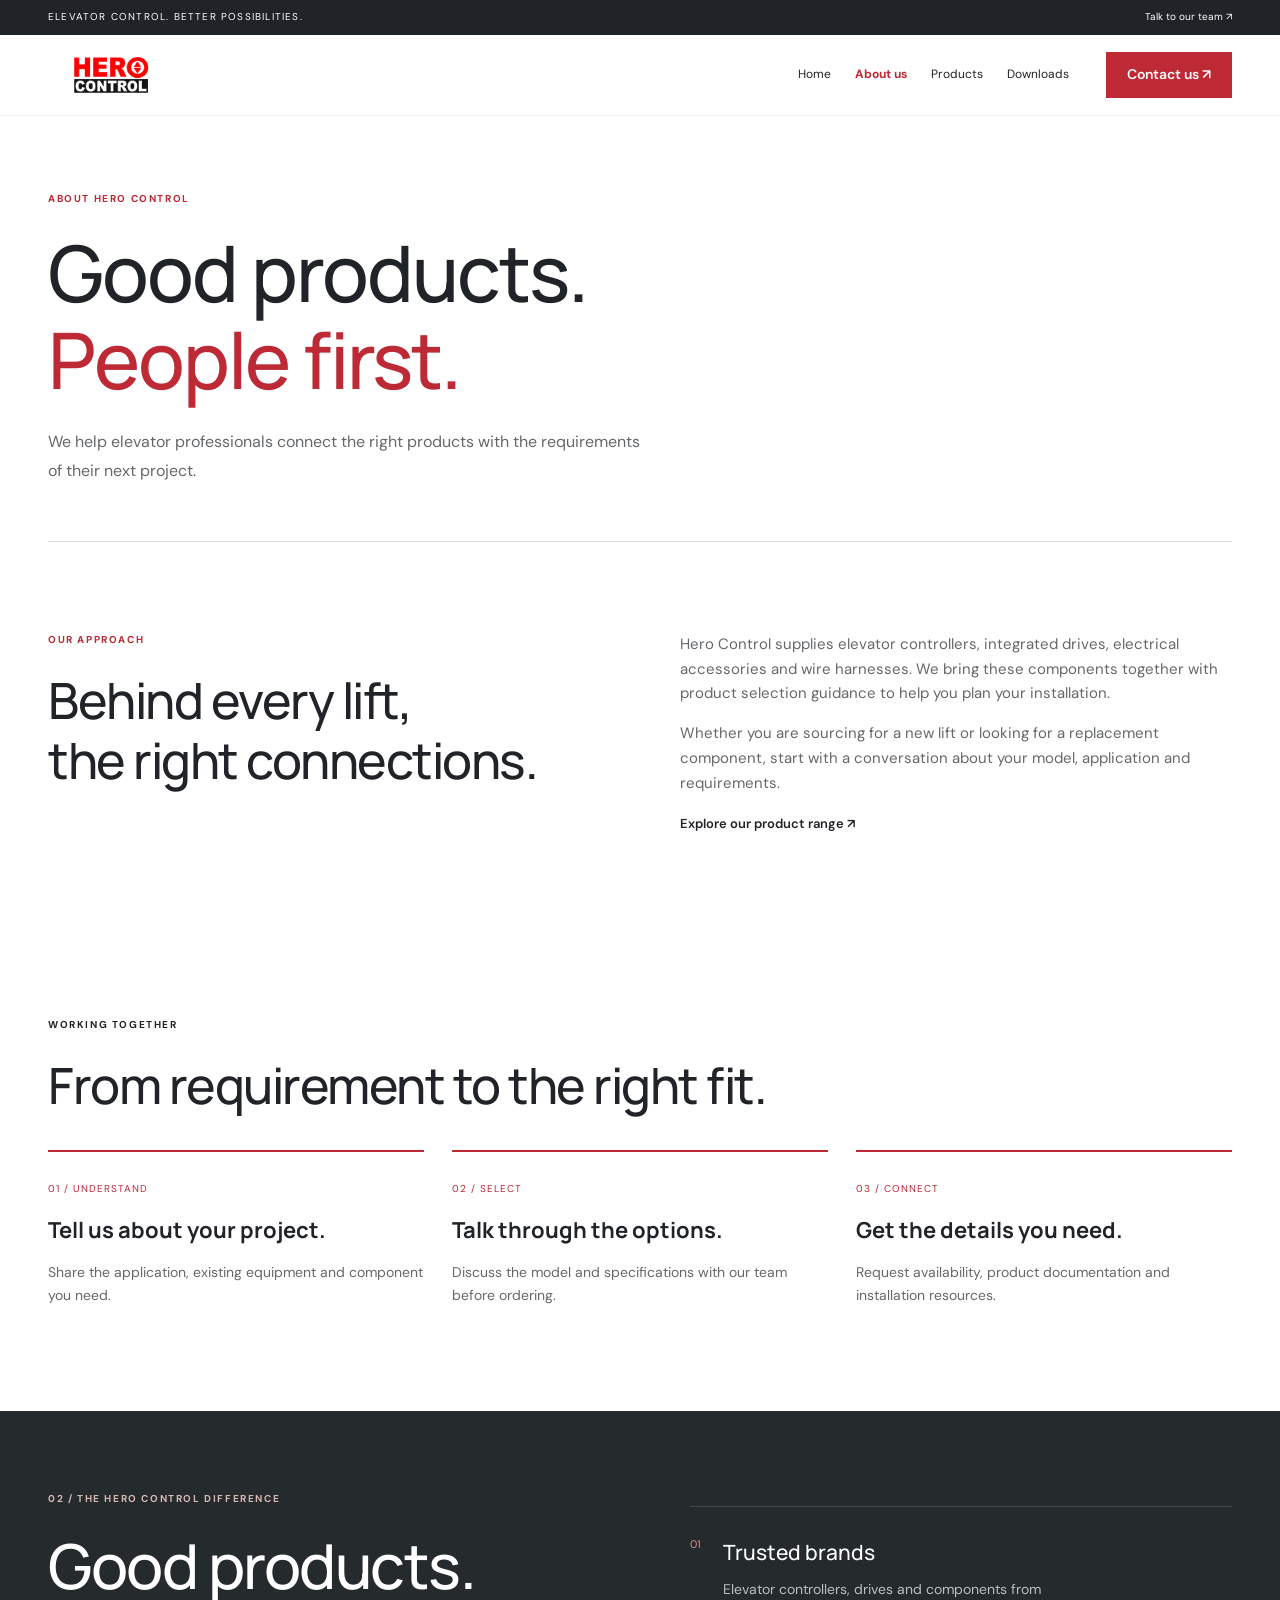
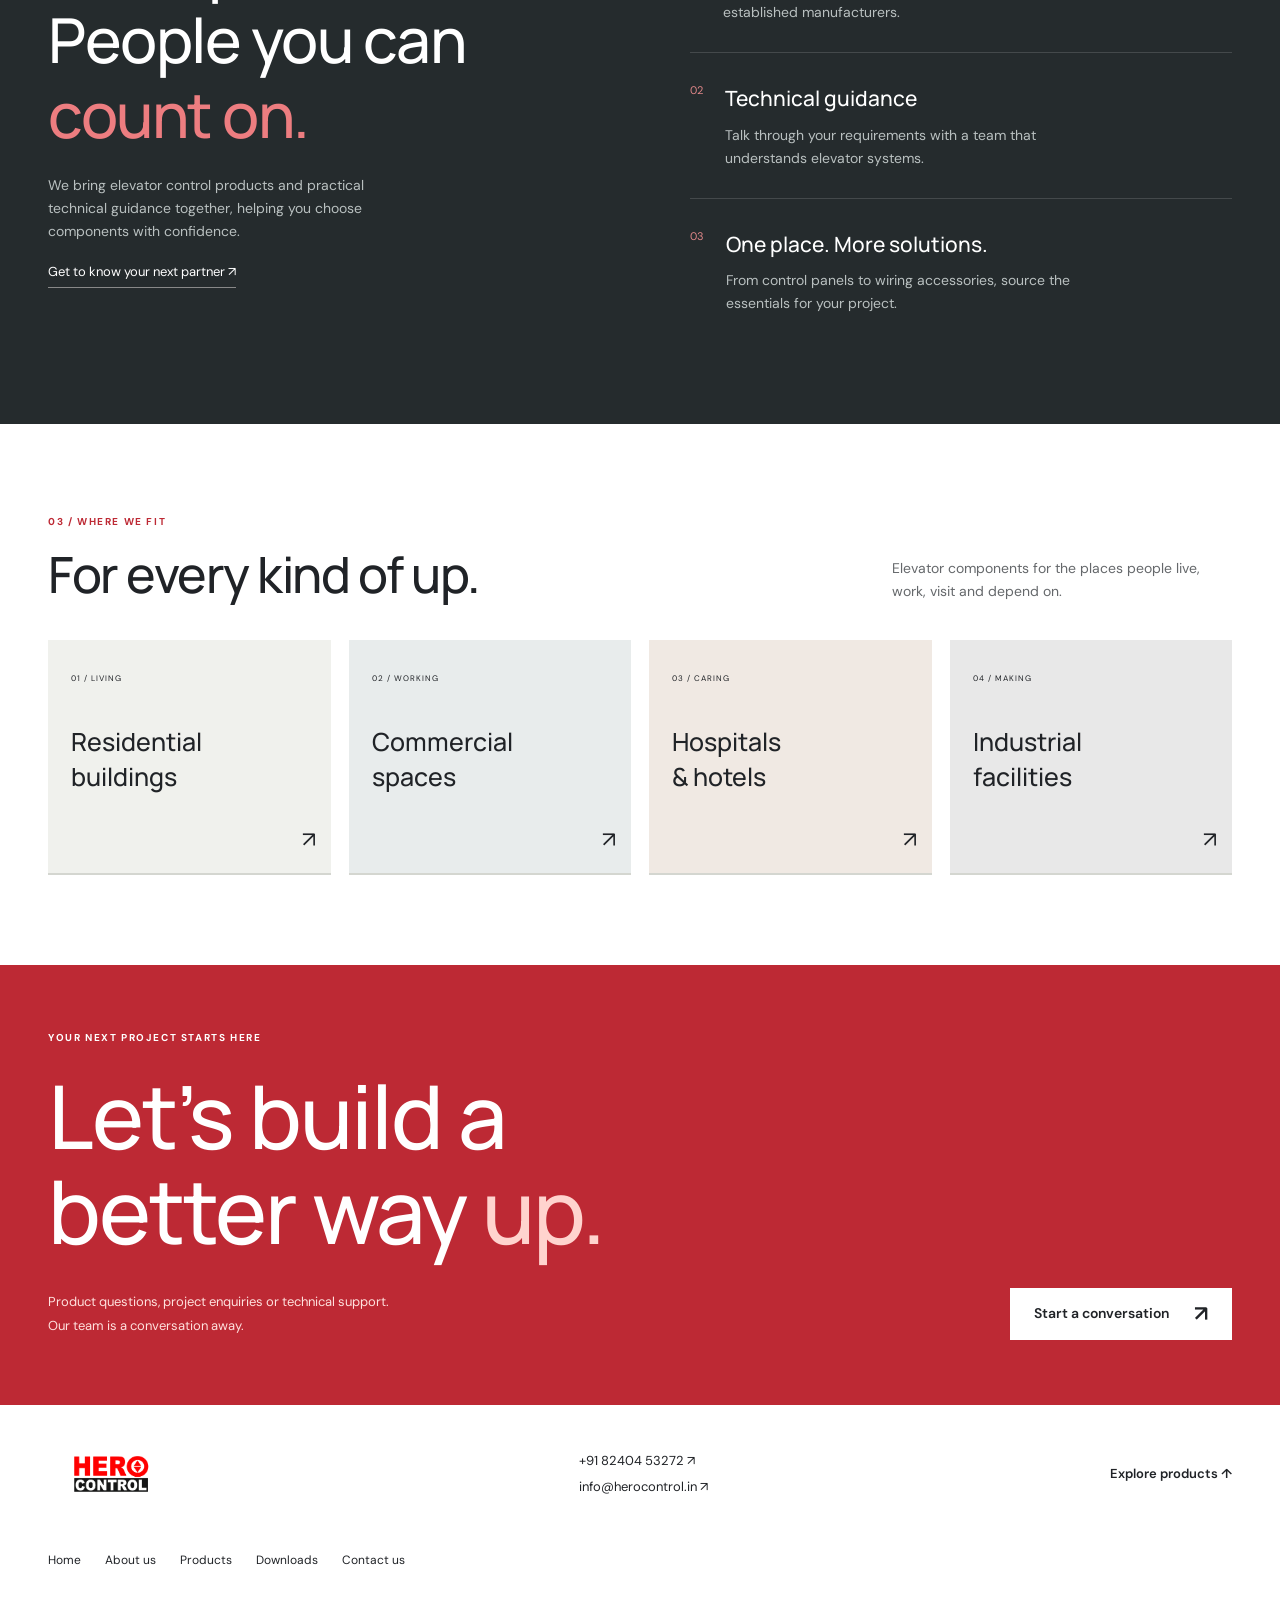
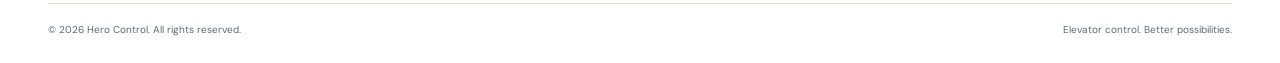
==== about.html @ 86990297 "feat: add about products downloads and contact pages" ====
﻿<!doctype html>
<html lang="en">
<head><meta charset="utf-8"><meta name="viewport" content="width=device-width,initial-scale=1"><meta name="theme-color" content="#c52c34"><meta name="description" content="Meet Hero Control, your partner for elevator control products and technical guidance."><title>About us | Hero Control</title><link rel="icon" href="assets/logo.png"><link rel="stylesheet" href="style.css"><script src="script.js" defer></script></head>
<body>
<a class="skip" href="#main">Skip to content</a>
<div class="topbar"><div class="container">ELEVATOR CONTROL. BETTER POSSIBILITIES.<a href="tel:+918240453272">Talk to our team ↗</a></div></div>
<header><nav class="container" aria-label="Main navigation"><a class="brand" href="index.html" aria-label="Hero Control home"><img src="assets/logo.png" width="128" height="46" alt="Hero Control"></a><button class="menu-toggle" aria-expanded="false" aria-controls="navigation">Menu <span aria-hidden="true">☰</span></button><div id="navigation"><a href="index.html">Home</a><a href="about.html" aria-current="page">About us</a><a href="products.html">Products</a><a href="downloads.html">Downloads</a><a class="button small" href="contact.html">Contact us ↗</a></div></nav></header>
<main id="main"><section class="page-intro container"><p class="eyebrow">ABOUT HERO CONTROL</p><h1>Good products.<br><em>People first.</em></h1><p class="intro">We help elevator professionals connect the right products with the requirements of their next project.</p></section><section class="section container story-grid"><div><p class="eyebrow">OUR APPROACH</p><h2>Behind every lift,<br>the right connections.</h2></div><div><p>Hero Control supplies elevator controllers, integrated drives, electrical accessories and wire harnesses. We bring these components together with product selection guidance to help you plan your installation.</p><p>Whether you are sourcing for a new lift or looking for a replacement component, start with a conversation about your model, application and requirements.</p><a class="text-link" href="products.html">Explore our product range ↗</a></div></section><section class="section container"><p class="eyebrow">WORKING TOGETHER</p><h2>From requirement to the right fit.</h2><div class="steps"><article><span>01 / UNDERSTAND</span><h3>Tell us about your project.</h3><p>Share the application, existing equipment and component you need.</p></article><article><span>02 / SELECT</span><h3>Talk through the options.</h3><p>Discuss the model and specifications with our team before ordering.</p></article><article><span>03 / CONNECT</span><h3>Get the details you need.</h3><p>Request availability, product documentation and installation resources.</p></article></div></section><section class="about" id="about"><div class="container about-grid"><div><p class="eyebrow">02 / THE HERO CONTROL DIFFERENCE</p><h2>Good products.<br>People you can<br><em>count on.</em></h2><p>We bring elevator control products and practical technical guidance together, helping you choose components with confidence.</p><a class="light-link" href="contact.html">Get to know your next partner ↗</a></div><div class="benefits"><article><span>01</span><div><h3>Trusted brands</h3><p>Elevator controllers, drives and components from established manufacturers.</p></div></article><article><span>02</span><div><h3>Technical guidance</h3><p>Talk through your requirements with a team that understands elevator systems.</p></div></article><article><span>03</span><div><h3>One place. More solutions.</h3><p>From control panels to wiring accessories, source the essentials for your project.</p></div></article></div></div></section><section class="section container" id="applications"><div class="section-heading"><div><p class="eyebrow">03 / WHERE WE FIT</p><h2>For every kind of up.</h2></div><p>Elevator components for the places people live, work, visit and depend on.</p></div><div class="application-grid"><a href="contact.html"><span>01 / LIVING</span><h3>Residential<br>buildings</h3><span class="app-arrow">↗</span></a><a href="contact.html"><span>02 / WORKING</span><h3>Commercial<br>spaces</h3><span class="app-arrow">↗</span></a><a href="contact.html"><span>03 / CARING</span><h3>Hospitals<br>& hotels</h3><span class="app-arrow">↗</span></a><a href="contact.html"><span>04 / MAKING</span><h3>Industrial<br>facilities</h3><span class="app-arrow">↗</span></a></div></section><section class="contact" id="contact"><div class="container"><p class="eyebrow">YOUR NEXT PROJECT STARTS HERE</p><h2>Let’s build a<br>better way <em>up.</em></h2><div class="contact-bottom"><p>Product questions, project enquiries or technical support.<br>Our team is a conversation away.</p><a class="button white" href="mailto:info@herocontrol.in">Start a conversation <span>↗</span></a></div></div></section></main><footer class="container"><div class="footer-top"><a href="index.html" aria-label="Hero Control home"><img src="assets/logo.png" alt="Hero Control" width="128" height="46" loading="lazy"></a><div><a href="tel:+918240453272">+91 82404 53272 ↗</a><a href="mailto:info@herocontrol.in">info@herocontrol.in ↗</a></div><a class="text-link" href="products.html">Explore products ↑</a></div><nav class="footer-pages" aria-label="Footer navigation"><a href="index.html">Home</a><a href="about.html">About us</a><a href="products.html">Products</a><a href="downloads.html">Downloads</a><a href="contact.html">Contact us</a></nav><div class="footer-bottom"><span>© <span id="year">2026</span> Hero Control. All rights reserved.</span><span>Elevator control. Better possibilities.</span></div></footer><div class="mobile-contact"><a href="tel:+918240453272">Call our team ↗</a><a href="https://wa.me/918240453272">WhatsApp ↗</a></div>
</body></html>
---- style.css ----
﻿@import url('https://fonts.googleapis.com/css2?family=DM+Sans:wght@400;500;600;700&family=Manrope:wght@400;500;600;700;800&display=swap');
:root{--red:#bd2934;--ink:#202327;--muted:#65686b;--paper:#f8f8f5;--border:#dfdfda}*{box-sizing:border-box}html{scroll-behavior:smooth;scroll-padding-top:95px}body{margin:0;color:var(--ink);background:#fff;font:16px/1.65 'DM Sans',sans-serif}a{color:inherit;text-decoration:none}button{font:inherit;cursor:pointer}img{display:block;max-width:100%}.container{width:min(1280px,calc(100% - 40px));margin-inline:auto}.topbar{background:var(--ink);color:#fff;font-size:9px;letter-spacing:1.2px;padding:9px 0}.topbar .container{display:flex;justify-content:space-between;gap:12px}.topbar a{letter-spacing:0;white-space:nowrap}header{background:#fff;position:sticky;top:0;z-index:10;border-bottom:1px solid #eee}nav{min-height:80px;display:flex;align-items:center;justify-content:space-between}.brand img,footer img{object-fit:contain}.menu-toggle{background:none;border:1px solid var(--border);padding:8px 12px;border-radius:3px;font-size:14px}.menu-toggle span{margin-left:10px}#navigation{display:none;position:absolute;top:100%;left:0;right:0;background:#fff;padding:16px 20px 24px;box-shadow:0 12px 16px #0000000b}#navigation.open{display:grid;gap:4px}#navigation>a{padding:12px}a:focus-visible,button:focus-visible{outline:3px solid #d68724;outline-offset:4px}.button{display:inline-flex;align-items:center;justify-content:space-between;gap:25px;min-height:52px;background:var(--red);color:#fff;padding:13px 23px;font-size:14px;font-weight:600;border:1px solid transparent}.button:hover{background:#9d1c26}.button span{font-size:22px;line-height:1}.small{min-height:46px}.hero{padding-block:45px 30px;display:grid;gap:35px}.eyebrow{font-size:10px;letter-spacing:1.6px;font-weight:700;margin:0 0 22px;line-height:1.6}.dot{display:inline-block;width:7px;height:7px;background:var(--red);border-radius:50%;margin-right:7px}h1,h2,h3,p{margin-top:0}h1,h2,h3{font-family:Manrope,sans-serif}h1{font-size:clamp(48px,9vw,94px);line-height:1.04;letter-spacing:-3px;font-weight:500;margin-bottom:25px}em{font-style:normal;color:var(--red)}.intro{font-size:16px;max-width:440px;color:var(--muted);line-height:1.8}.actions{display:flex;align-items:center;flex-wrap:wrap;gap:20px;margin-top:28px}.text-link{font-size:13px;font-weight:600}.text-link:hover{color:var(--red)}.hero-note{display:flex;align-items:center;gap:12px;font-size:9px;letter-spacing:1px;margin-top:32px}.line{width:28px;height:1px;background:var(--red)}.hero-visual{min-height:340px;background:#eeefea;position:relative;padding:30px 18px 20px;display:flex;flex-direction:column;justify-content:space-between;overflow:hidden}.hero-visual:before{content:'';position:absolute;inset:0;background:repeating-linear-gradient(90deg,transparent 0,transparent 64px,#d2d5cf60 65px,transparent 66px);pointer-events:none}.visual-label{font-size:8px;letter-spacing:2px;z-index:1}.hero-visual>img{width:100%;height:240px;object-fit:contain;mix-blend-mode:multiply;position:relative}.visual-bottom{display:flex;justify-content:space-between;align-items:center;font-size:11px;line-height:1.6;z-index:1}.circle-arrow{border:1px solid #b5b9b0;width:44px;height:44px;border-radius:50%;display:grid;place-items:center;font-size:22px}.brand-strip{border-block:1px solid var(--border);margin-top:15px;background:var(--paper)}.brand-strip .container{display:flex;flex-wrap:wrap;align-items:center;justify-content:space-between;gap:23px;padding-block:25px}.brand-strip p{font-size:11px;margin:0;line-height:1.6}.partner{font-size:20px;font-weight:800;color:#505a68;letter-spacing:-.8px}.monarch{font-style:italic}.strip-note{display:none}.section{padding-block:65px}.section-heading{display:grid;gap:16px;margin-bottom:30px}.section-heading .eyebrow{color:var(--red);margin-bottom:14px}h2{font-size:clamp(31px,5vw,50px);line-height:1.2;letter-spacing:-1.5px;font-weight:500;margin-bottom:0}.section-heading>p{font-size:14px;max-width:340px;color:var(--muted);margin:0}.filters{display:flex;gap:8px;overflow:auto;padding:5px 3px 15px;margin-bottom:15px}.filters button{white-space:nowrap;border:1px solid var(--border);background:white;border-radius:30px;font-size:12px;padding:9px 17px;min-height:44px}.filters button.active{background:var(--ink);border-color:var(--ink);color:white}.product-grid{display:grid;gap:28px 18px}.product[hidden]{display:none}.product-image{position:relative;background:#f3f4f0;padding:40px 30px 25px;height:270px;display:flex;align-items:center;justify-content:center}.product-image img{max-height:100%;width:100%;object-fit:contain;mix-blend-mode:multiply;transition:transform .25s}.product:hover img{transform:scale(1.045)}.tag{position:absolute;top:15px;left:15px;font-size:8px;letter-spacing:1px;border:1px solid #dbddd7;padding:3px 7px;background:#fff8}.product-info{display:flex;align-items:center;justify-content:space-between;padding-top:18px}.product-info p{font-size:8px;letter-spacing:1.3px;color:var(--muted);margin:0 0 4px}.product h3{font-size:19px;margin:0;font-weight:600}.product-info>span{font-size:24px}.product-desc{font-size:12px;color:var(--muted);margin:7px 0 0}.catalogue-note{display:flex;justify-content:space-between;gap:15px;flex-wrap:wrap;border-top:1px solid var(--border);margin-top:35px;padding-top:20px;font-size:12px}.about{background:#252b2d;color:white;padding-block:60px}.about-grid{display:grid;gap:35px}.about .eyebrow{color:#d6b8b4}.about h2{font-size:clamp(40px,5vw,62px)}.about em{color:#ed7d80}.about p:not(.eyebrow){color:#b9c0c0;font-size:14px;max-width:375px;margin-top:22px}.light-link{font-size:13px;border-bottom:1px solid #888;padding-bottom:7px}.benefits article{display:flex;gap:22px;padding:25px 0;border-top:1px solid #ffffff24}.benefits article>span{color:#e18789;font-size:11px}.benefits h3{font-size:21px;font-weight:500;margin:0}.benefits article p{margin:8px 0 0!important}.application-grid{display:grid;grid-template-columns:repeat(2,minmax(0,1fr));gap:12px}.application-grid a{padding:20px 16px;position:relative;min-height:190px;background:#f0f1ed;border-bottom:2px solid #d4d6d0;transition:background .2s}.application-grid a:hover{background:#e6e8df}.application-grid a:nth-child(2){background:#e8ecec}.application-grid a:nth-child(3){background:#f0e9e3}.application-grid a:nth-child(4){background:#e8e8e8}.application-grid span{font-size:8px;letter-spacing:1px}.application-grid h3{font-size:20px;font-weight:500;line-height:1.4;margin-top:26px}.application-grid .app-arrow{position:absolute;right:14px;bottom:14px;font-size:22px}.support{display:grid;gap:25px;border-top:1px solid var(--border);padding-block:45px 65px}.support .eyebrow{color:var(--red)}.support p:not(.eyebrow){color:var(--muted);font-size:14px;max-width:385px;margin-top:20px}.support-links a{display:flex;justify-content:space-between;align-items:center;border-bottom:1px solid var(--border);padding:20px 0;font-size:18px}.support-links small{display:block;letter-spacing:1px;font-size:8px;color:var(--muted);margin-bottom:6px}.support-links b{font-size:25px;font-weight:400}.contact{padding-block:50px;background:var(--red);color:white}.contact h2{font-size:clamp(48px,8vw,88px);line-height:1.08;letter-spacing:-2px}.contact em{color:#ffd3ce}.contact-bottom{display:flex;flex-wrap:wrap;gap:20px;align-items:center;justify-content:space-between;margin-top:30px}.contact-bottom p{font-size:13px;line-height:1.8;margin:0;color:#ffe1de}.white{background:white;color:var(--ink)}.white:hover{background:#f4e6e5}.footer-top{padding-block:35px;display:flex;flex-wrap:wrap;gap:25px;justify-content:space-between;align-items:center}.footer-top>div{display:grid;gap:5px;font-size:13px}.footer-bottom{padding-block:18px 85px;border-top:1px solid var(--border);display:flex;flex-wrap:wrap;gap:10px;justify-content:space-between;font-size:10px;color:var(--muted)}.mobile-contact{position:fixed;bottom:0;left:0;right:0;z-index:9;display:flex;background:white;box-shadow:0 -2px 15px #0001;padding-bottom:env(safe-area-inset-bottom)}.mobile-contact a{flex:1;text-align:center;padding:15px;font-size:13px;font-weight:600}.mobile-contact a:last-child{background:var(--red);color:white}.skip{position:fixed;top:-100px;left:20px;z-index:30;padding:12px;background:white}.skip:focus{top:5px}.sr-only{position:absolute;width:1px;height:1px;padding:0;margin:-1px;overflow:hidden;clip:rect(0,0,0,0);white-space:nowrap;border:0}@media(min-width:600px){.product-grid{grid-template-columns:repeat(2,minmax(0,1fr))}.hero-visual>img{height:330px}.hero-visual{min-height:420px}.strip-note{display:block}.container{width:min(1280px,calc(100% - 64px))}}@media(min-width:960px){.container{width:min(1280px,calc(100% - 96px))}.topbar{font-size:10px}.menu-toggle{display:none}#navigation{display:flex;position:static;padding:0;align-items:center;gap:18px;box-shadow:none;font-size:12px}#navigation>a{padding:10px 3px}#navigation .button{padding-inline:20px;margin-left:16px}.hero{grid-template-columns:1.05fr 1fr;gap:45px;align-items:center;padding-block:55px}.hero-copy{padding-block:24px}.hero-visual{min-height:505px;padding:30px}.hero-visual>img{height:350px}.hero-note{margin-top:55px}.eyebrow{font-size:10px}.brand-strip .container{padding-block:27px}.partner{font-size:30px}.section{padding-block:90px}.section-heading{display:flex;justify-content:space-between;align-items:end;margin-bottom:36px}.product-grid{grid-template-columns:repeat(4,minmax(0,1fr));gap:22px}.product-image{height:250px;padding-inline:25px}.product h3{font-size:17px}.about{padding-block:80px}.about-grid{grid-template-columns:1fr 1fr;gap:100px}.benefits{padding-top:15px}.benefits article{padding-block:28px}.application-grid{grid-template-columns:repeat(4,minmax(0,1fr));gap:18px}.application-grid a{min-height:235px;padding:23px}.application-grid h3{font-size:25px;margin-top:35px}.support{grid-template-columns:1fr 1fr;gap:100px;padding-block:60px 90px}.contact{padding-block:65px}.footer-top{padding-block:45px}.footer-bottom{padding-bottom:24px}.mobile-contact{display:none}}@media(prefers-reduced-motion:reduce){html{scroll-behavior:auto}*{transition:none!important}}

/* Interior pages share the home page typography and mobile-first spacing. */
#navigation [aria-current="page"]{color:var(--red);font-weight:700}#navigation .button[aria-current="page"]{color:white;background:#92212b}.page-intro{padding-block:55px 40px;border-bottom:1px solid var(--border)}.page-intro .eyebrow,.story-grid .eyebrow,.resource-section .eyebrow,.contact-layout .eyebrow,.faq-section .eyebrow{color:var(--red)}.page-intro h1{font-size:clamp(42px,7.5vw,78px);letter-spacing:-2px;line-height:1.12}.page-intro .intro{max-width:600px;margin-bottom:0}.story-grid{display:grid;gap:25px}.story-grid>div>p:not(.eyebrow){font-size:15px;color:var(--muted)}.steps{display:grid;gap:25px;margin-top:35px}.steps article{border-top:2px solid var(--red);padding-top:22px}.steps span{font-size:10px;letter-spacing:1px;color:var(--red)}.steps h3{font-size:22px;line-height:1.4;margin:15px 0}.steps p{font-size:14px;color:var(--muted)}.resource-section{padding-block:35px 65px}.resource-feature{display:grid;gap:35px;background:var(--paper);padding:28px;margin-bottom:60px}.resource-feature p:not(.eyebrow){color:var(--muted);font-size:14px;max-width:420px;margin-top:20px}.document-art{background:var(--red);color:white;padding:28px;box-shadow:8px 8px 0 #e5d7d1;display:grid;gap:25px;max-width:340px}.document-art>span{font-size:9px;letter-spacing:1.5px}.document-art strong{font:600 28px/1.3 Manrope,sans-serif}.document-art>div{font-size:12px;line-height:2}.resource-grid{display:grid;gap:20px}.resource-grid article{padding:25px;border:1px solid var(--border)}.resource-symbol{display:block;color:var(--red);font-size:35px;margin-bottom:25px}.resource-grid h3{font-size:23px;line-height:1.4}.resource-grid article>p:not(.eyebrow){font-size:14px;color:var(--muted)}.resource-grid .text-link{display:inline-block;padding-block:12px}.contact-layout{display:grid;gap:35px;padding-block:40px 60px}.contact-details>a{display:grid;gap:8px;border-bottom:1px solid var(--border);padding:22px 0;overflow-wrap:anywhere}.contact-details small{font-size:9px;letter-spacing:1.5px;color:var(--muted)}.contact-details strong{font:500 22px/1.4 Manrope,sans-serif}.contact-details span,.contact-details>p:not(.eyebrow){font-size:13px;color:var(--muted)}.contact-details>p:not(.eyebrow){margin-top:24px}.enquiry-form{background:var(--paper);padding:25px;min-width:0}.enquiry-form>p:not(.eyebrow){font-size:13px;color:var(--muted);margin-top:16px}.form-grid{display:grid;gap:18px;margin-top:25px}label{display:grid;gap:8px;font-size:12px;font-weight:600;margin-bottom:18px}input,select,textarea{width:100%;min-width:0;border:1px solid #c9ccc5;border-radius:0;padding:12px;background:#fff;color:var(--ink);font:14px/1.5 'DM Sans',sans-serif}textarea{resize:vertical}input:focus-visible,select:focus-visible,textarea:focus-visible,summary:focus-visible{outline:3px solid #d68724;outline-offset:3px}.enquiry-form .button{cursor:pointer}.form-note{font-size:11px!important}.faq-section{padding-bottom:70px}.faq-section h2{margin-bottom:30px}details{border-top:1px solid var(--border);padding:18px 0}details:last-child{border-bottom:1px solid var(--border)}summary{cursor:pointer;font-size:15px;font-weight:600;min-height:36px}details p{font-size:14px;color:var(--muted);max-width:700px;margin:12px 0}details a{color:var(--red);text-decoration:underline}.footer-pages{min-height:0;justify-content:flex-start;flex-wrap:wrap;gap:12px 24px;padding-bottom:25px;font-size:12px}.footer-pages a{padding-block:8px}@media(min-width:600px){.form-grid{grid-template-columns:repeat(2,minmax(0,1fr))}.resource-feature{padding:40px}}@media(min-width:960px){.page-intro{padding-block:75px 55px}.story-grid{grid-template-columns:1fr 1fr;gap:80px}.steps,.resource-grid{grid-template-columns:repeat(3,minmax(0,1fr));gap:28px}.resource-feature{grid-template-columns:1.2fr 1fr;align-items:center;padding:55px;gap:80px;margin-bottom:80px}.document-art{justify-self:end;width:100%}.contact-layout{grid-template-columns:.8fr 1.2fr;gap:80px;padding-block:65px 85px}.enquiry-form{padding:40px}.resource-section{padding-block:50px 85px}}@media(max-width:359px){.page-intro h1{font-size:37px}.enquiry-form{padding:18px}.topbar{letter-spacing:.4px}}
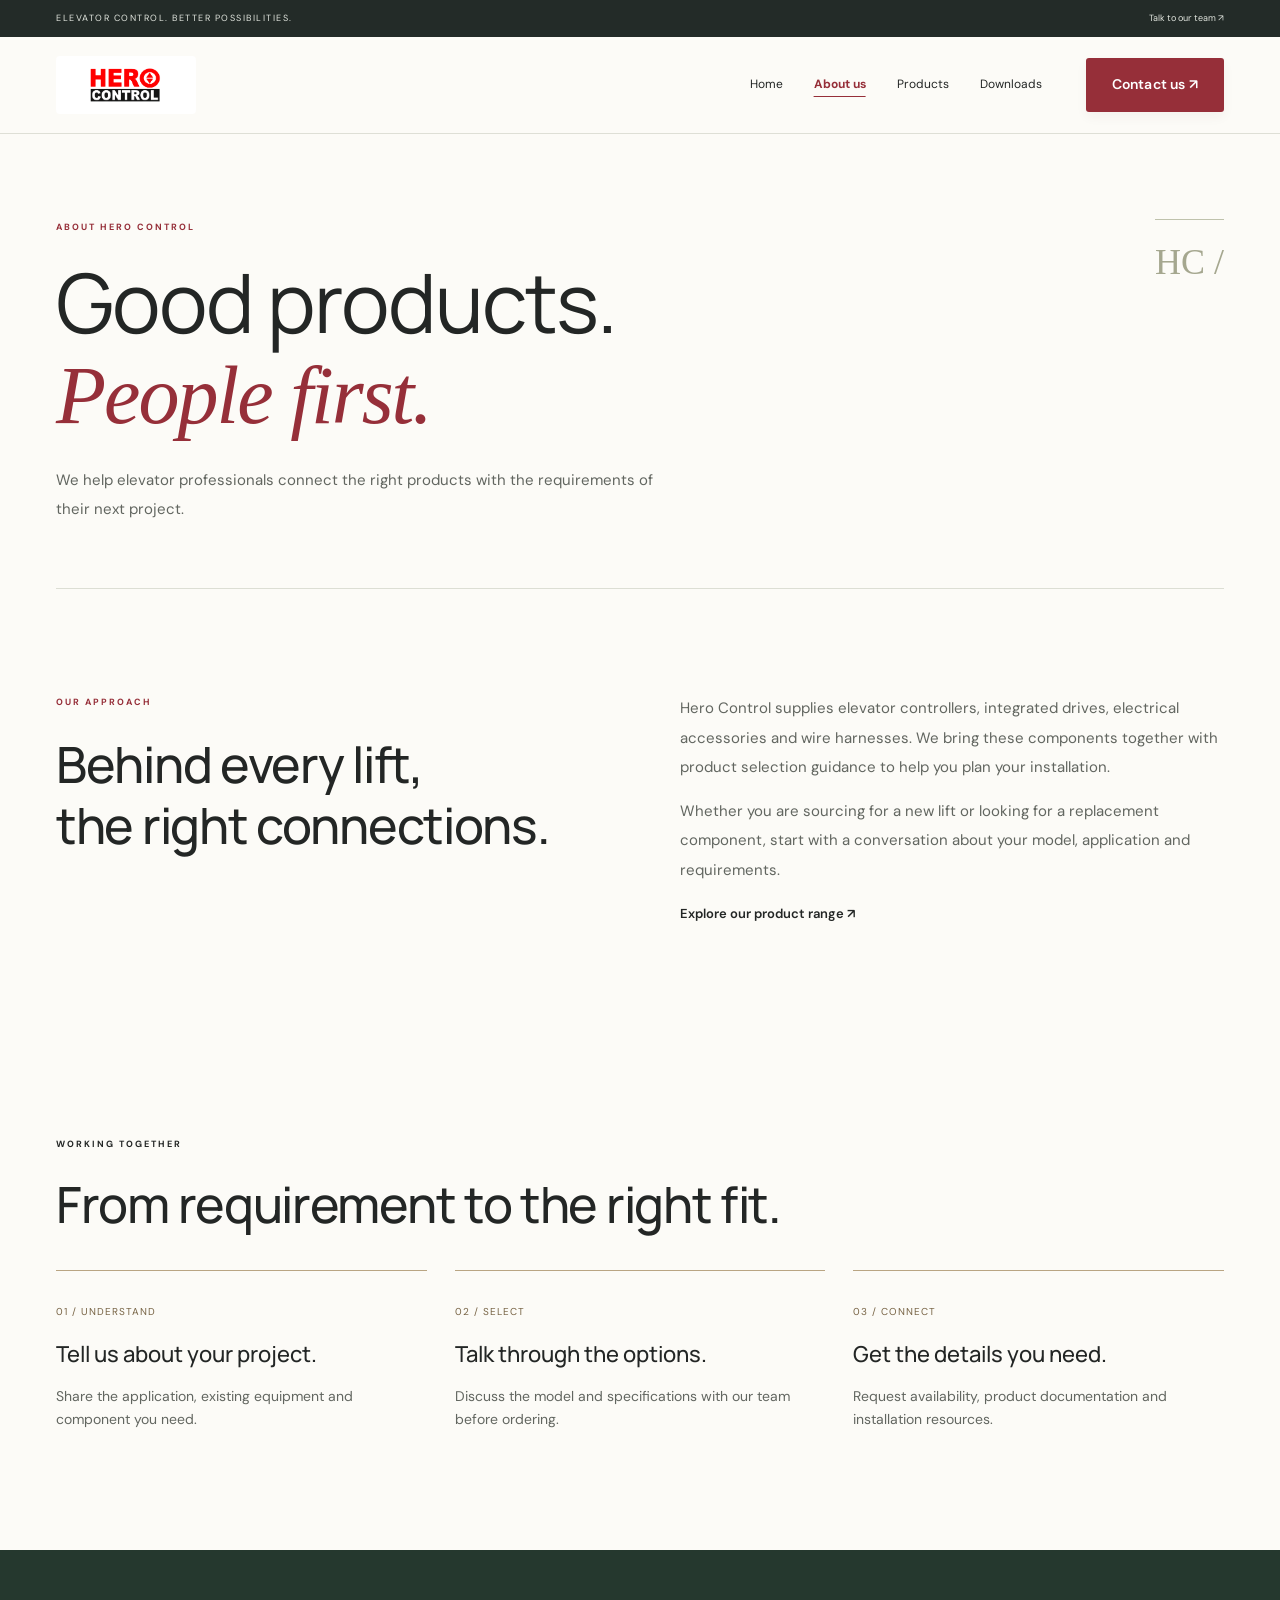
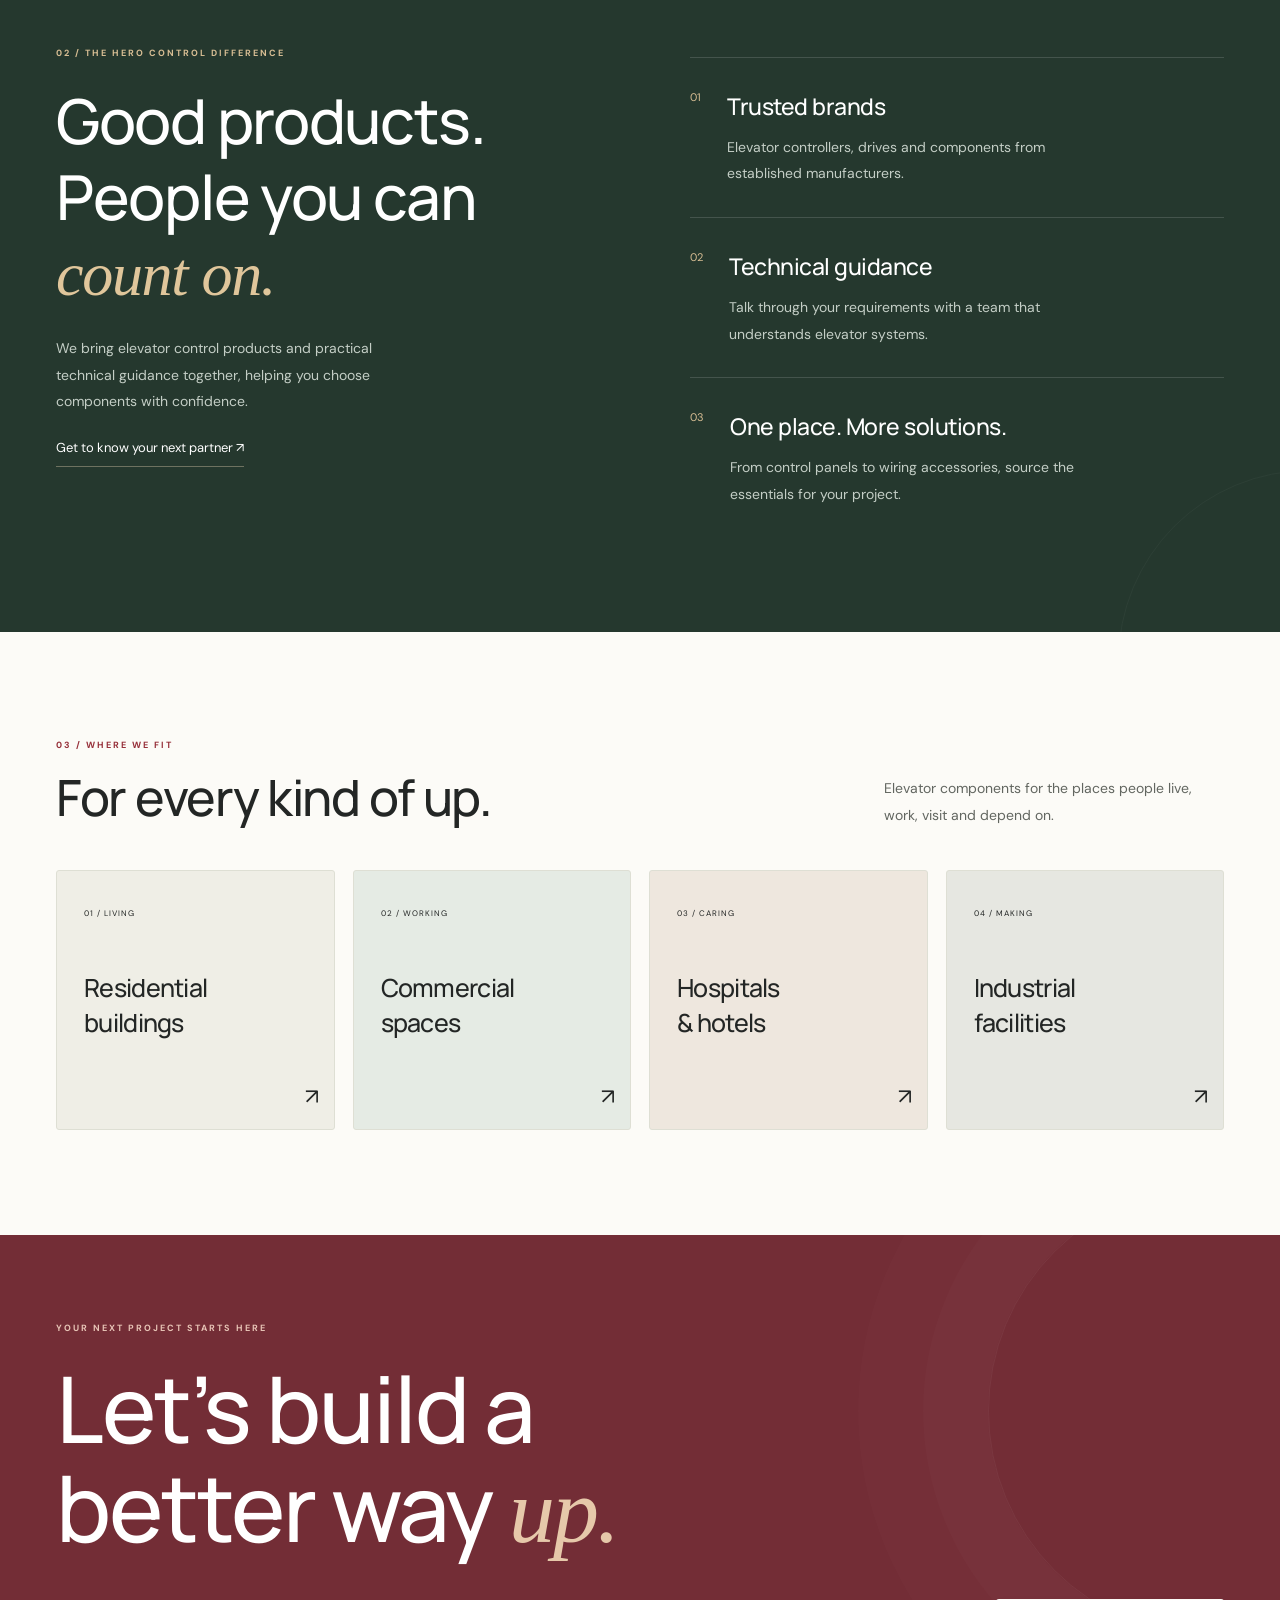
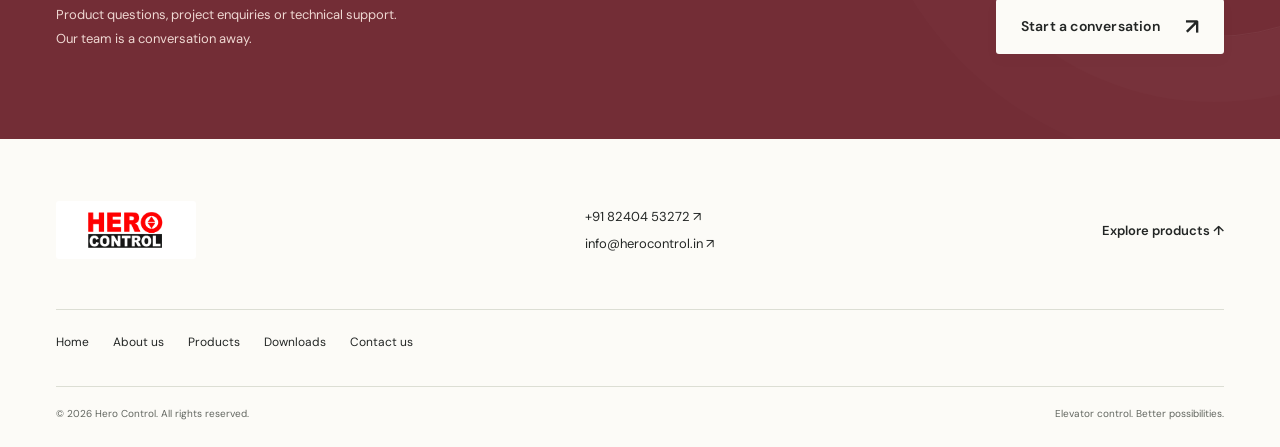
==== commit 1764a8f9: "style: refine site with premium architectural design" ====
--- a/about.html
+++ b/about.html
@@ -1,6 +1,6 @@
-﻿<!doctype html>
+<!doctype html>
 <html lang="en">
-<head><meta charset="utf-8"><meta name="viewport" content="width=device-width,initial-scale=1"><meta name="theme-color" content="#c52c34"><meta name="description" content="Meet Hero Control, your partner for elevator control products and technical guidance."><title>About us | Hero Control</title><link rel="icon" href="assets/logo.png"><link rel="stylesheet" href="style.css"><script src="script.js" defer></script></head>
+<head><meta charset="utf-8"><meta name="viewport" content="width=device-width,initial-scale=1"><meta name="theme-color" content="#25382e"><meta name="description" content="Meet Hero Control, your partner for elevator control products and technical guidance."><title>About us | Hero Control</title><link rel="icon" href="assets/logo.png"><link rel="stylesheet" href="style.css"><link rel="stylesheet" href="premium.css"><script src="script.js" defer></script></head>
 <body>
 <a class="skip" href="#main">Skip to content</a>
 <div class="topbar"><div class="container">ELEVATOR CONTROL. BETTER POSSIBILITIES.<a href="tel:+918240453272">Talk to our team ↗</a></div></div>
--- a/premium.css
+++ b/premium.css
@@ -0,0 +1,159 @@
+﻿/* Premium visual layer: warm stone, oxblood and architectural proportions. */
+:root {
+  --red: #962f39;
+  --ink: #232625;
+  --muted: #626660;
+  --paper: #f2f0e9;
+  --border: #dcded4;
+  --accent: #b99a6b;
+}
+body { background: #fcfbf7; -webkit-font-smoothing: antialiased; }
+::selection { background: #962f39; color: #fff; }
+a, button { -webkit-tap-highlight-color: transparent; }
+.topbar { background: #232b28; padding-block: 11px; }
+.topbar .container { color: #e2e6df; font-size: 8px; letter-spacing: 1.5px; }
+header { background: #fcfbf7f2; backdrop-filter: blur(18px); border-color: #dedfd6; }
+.brand { padding: 8px 12px; background: white; border-radius: 4px; }
+.brand img { width: 116px; height: 42px; }
+nav { min-height: 86px; }
+.menu-toggle { border-radius: 24px; padding: 9px 16px; }
+#navigation { background: #fcfbf7; }
+#navigation > a:not(.button) { transition: color .2s; }
+#navigation > a:not(.button):hover { color: var(--red); }
+#navigation [aria-current="page"] { text-decoration: underline; text-underline-offset: 8px; text-decoration-thickness: 1px; }
+.button { border-radius: 3px; min-height: 54px; padding: 15px 24px; letter-spacing: .2px; box-shadow: 0 5px 12px #5928300c; transition: background .2s, transform .2s, box-shadow .2s; }
+.button:hover { background: #70222c; transform: translateY(-2px); box-shadow: 0 8px 18px #5928301c; }
+.button.white { background: #fcfbf7; color: var(--ink); }
+.button.white:hover { background: #eee9dd; }
+.eyebrow { font-size: 9px; letter-spacing: 2px; line-height: 1.8; }
+h1 { font-weight: 400; letter-spacing: -2.8px; }
+h1 em, .contact h2 em, .about h2 em { font-family: Georgia, 'Times New Roman', serif; font-style: italic; font-weight: 400; }
+h2 { letter-spacing: -1.3px; line-height: 1.22; }
+.hero { padding-block: 42px; gap: 36px; }
+.hero h1 { font-size: clamp(51px, 8.5vw, 104px); line-height: 1.03; margin-bottom: 26px; }
+.hero .intro { font-size: 15px; line-height: 1.9; max-width: 390px; }
+.hero .actions { gap: 22px; }
+.hero-note { color: var(--muted); font-size: 8px; letter-spacing: 1.8px; margin-top: 32px; }
+.hero-visual { background: #343b34; min-height: 450px; padding: 25px; isolation: isolate; border-radius: 110px 3px 3px 3px; }
+.hero-visual::before { background: linear-gradient(180deg, #171e1b50 0%, transparent 35%, #111a13d9 100%); z-index: -1; }
+.hero-visual > img { position: absolute; inset: 0; width: 100%; height: 100%; object-fit: cover; mix-blend-mode: normal; z-index: -2; }
+.visual-label { align-self: flex-end; color: white; font-size: 8px; letter-spacing: 1.5px; background: #17201b66; padding: 7px 10px; border: 1px solid #ffffff32; }
+.visual-bottom { color: white; font-size: 13px; margin-top: auto; }
+.visual-bottom strong { font-family: Georgia, serif; font-weight: 400; font-style: italic; font-size: 22px; }
+.circle-arrow { width: 48px; height: 48px; color: #f6ead5; border-color: #ffffff60; }
+.hero-caption { margin: 0; color: #ffffffa8; font-size: 8px; letter-spacing: 1.4px; padding-top: 16px; position: relative; }
+.brand-strip { background: #eeeee7; border-color: #dddfd5; margin: 0; }
+.brand-strip .container { padding-block: 28px; gap: 25px; }
+.partner { color: #35433b; font-size: 23px; }
+.section { padding-block: 75px; }
+.section-heading { gap: 22px; margin-bottom: 36px; }
+.section-heading > p { line-height: 1.9; }
+.product-grid { gap: 28px 20px; }
+.product { display: block; padding: 12px 12px 20px; background: white; border: 1px solid #e3e3da; border-radius: 5px; transition: border-color .25s, box-shadow .25s, transform .25s; }
+.product:hover { border-color: #bfb5a2; transform: translateY(-5px); box-shadow: 0 18px 35px #323b3210; }
+.product-image { border-radius: 2px; background: #f2f3ed; height: 290px; padding: 45px 28px 25px; }
+.tag { border: 0; background: #fffffff0; color: #535d54; font-size: 7px; letter-spacing: 1.3px; padding: 5px 8px; }
+.product-info { padding-inline: 5px; padding-top: 21px; }
+.product-info > span { border: 1px solid var(--border); width: 33px; height: 33px; display: grid; place-items: center; border-radius: 50%; font-size: 18px; flex-shrink: 0; margin-left: 8px; transition: background .2s, color .2s; }
+.product:hover .product-info > span { background: var(--red); border-color: var(--red); color: white; }
+.product-info p { font-size: 8px; letter-spacing: 1.3px; }
+.product h3 { font-size: 18px; letter-spacing: -.4px; }
+.product-desc { padding-inline: 5px; line-height: 1.7; margin-top: 10px; }
+.catalogue-note { padding-top: 25px; margin-top: 30px; }
+.filters { gap: 10px; margin-bottom: 22px; }
+.filters button { border-color: #dcddd3; background: transparent; padding: 10px 20px; }
+.filters button.active { background: #28372e; border-color: #28372e; }
+.about { background: #25382e; position: relative; overflow: hidden; padding-block: 70px; }
+.about::after { content: ''; position: absolute; width: 380px; height: 380px; border: 1px solid #ffffff09; border-radius: 50%; right: -220px; bottom: -220px; pointer-events: none; }
+.about .eyebrow, .benefits article > span { color: #d8be94; }
+.about em { color: #e0c69b; }
+.about p:not(.eyebrow) { color: #c4cec6; line-height: 1.9; }
+.benefits h3 { font-size: 23px; letter-spacing: -.5px; }
+.benefits article { padding-block: 30px; gap: 26px; }
+.light-link { border-color: #c0b49877; display: inline-block; padding-block: 8px; }
+.application-grid a { background: #efeee6; border: 1px solid #dedfd4; border-radius: 3px; min-height: 210px; }
+.application-grid a:nth-child(2) { background: #e5ebe4; }
+.application-grid a:nth-child(3) { background: #eee7de; }
+.application-grid a:nth-child(4) { background: #e6e7e1; }
+.application-grid h3 { letter-spacing: -.7px; }
+.support-links a { padding: 26px 0; transition: color .2s; }
+.support-links a:hover { color: var(--red); }
+.contact { background: #732d36; padding-block: 65px; position: relative; overflow: hidden; }
+.contact::after { content: ''; position: absolute; right: -160px; top: -50px; width: 450px; height: 450px; border: 1px solid #ffffff0d; border-radius: 50%; box-shadow: 0 0 0 65px #ffffff04, 0 0 0 130px #ffffff03; pointer-events: none; }
+.contact .container { position: relative; z-index: 1; }
+.contact .eyebrow { color: #e7c4b6; }
+.contact em { color: #e6c8aa; }
+.contact-bottom p { color: #efd8d3; }
+footer { padding-top: 12px; }
+.footer-top { gap: 30px; }
+.footer-top img { background: white; padding: 6px; box-sizing: content-box; border-radius: 3px; }
+.footer-pages { border-top: 1px solid var(--border); padding-top: 15px; }
+.footer-pages a:hover { color: var(--red); }
+.footer-bottom { font-size: 10px; line-height: 1.8; }
+.mobile-contact { background: #fcfbf7; border-top: 1px solid #e0e0d7; box-shadow: 0 -5px 25px #24372d0b; }
+.mobile-contact a:last-child { background: #283c30; }
+.page-intro { padding-block: 55px 45px; position: relative; }
+.page-intro h1 { font-size: clamp(43px, 7.5vw, 82px); line-height: 1.1; letter-spacing: -2px; }
+.page-intro .intro { font-size: 15px; line-height: 1.9; }
+.story-grid p { line-height: 1.95; }
+.steps { gap: 28px; }
+.steps article { border-top: 1px solid #b9a583; padding-top: 26px; }
+.steps span { color: #776344; }
+.steps h3 { font-weight: 500; }
+.resource-feature { border: 1px solid #dedfd3; background: #eeeee5; border-radius: 4px; gap: 38px; }
+.document-art { background: #304437; border-radius: 2px; padding: 32px; box-shadow: 12px 12px 0 #dedfce; gap: 32px; }
+.document-art strong { font-size: 30px; font-weight: 500; letter-spacing: -1px; }
+.document-art > span:last-child { color: #d6c39e; }
+.resource-grid article { background: white; border-radius: 4px; padding: 30px; }
+.resource-grid h3 { font-weight: 500; letter-spacing: -.6px; }
+.resource-symbol { width: 52px; height: 52px; border-radius: 50%; display: grid; place-items: center; background: #f3f0e8; color: #715b3b; font-size: 27px; }
+.contact-details > a { padding-block: 26px; }
+.contact-details strong { font-size: clamp(21px, 3vw, 28px); letter-spacing: -.7px; }
+.contact-details small { color: #7e6544; }
+.enquiry-form { border: 1px solid #dedfd3; border-radius: 5px; background: #f0f0e8; }
+.enquiry-form h2 { font-size: 34px; }
+input, select, textarea { background: #fcfcf8; border-color: #d3d7cb; border-radius: 3px; padding: 14px; }
+input::placeholder, textarea::placeholder { color: #777c73; }
+input:focus, select:focus, textarea:focus { background: white; }
+summary { padding-block: 6px; font-weight: 500; }
+.faq-section details { padding-block: 22px; }
+@media (min-width: 600px) {
+  .hero-visual { min-height: 520px; border-top-left-radius: 160px; }
+  .resource-feature { padding: 45px; }
+}
+@media (min-width: 960px) {
+  .container { width: min(1280px, calc(100% - 112px)); }
+  .topbar .container { font-size: 9px; }
+  nav { min-height: 96px; }
+  #navigation { background: transparent; gap: 25px; }
+  #navigation .button { padding-inline: 25px; }
+  .hero { grid-template-columns: 1.1fr 1fr; gap: 65px; padding-block: 65px 72px; }
+  .hero-copy { padding-block: 30px; }
+  .hero-visual { min-height: 590px; padding: 30px; border-top-left-radius: 180px; }
+  .hero-note { margin-top: 55px; }
+  .hero .intro { font-size: 16px; }
+  .brand-strip .container { padding-block: 30px; }
+  .partner { font-size: 32px; }
+  .section { padding-block: 105px; }
+  .section-heading { margin-bottom: 42px; }
+  .product-grid { gap: 22px; }
+  .product-image { height: 245px; padding-inline: 18px; }
+  .product h3 { font-size: 16px; }
+  .about { padding-block: 95px; }
+  .benefits { padding-top: 12px; }
+  .application-grid a { min-height: 260px; padding: 27px; }
+  .application-grid h3 { margin-top: 45px; }
+  .support { padding-block: 70px 105px; }
+  .contact { padding-block: 85px; }
+  .contact h2 { font-size: 92px; }
+  .contact-bottom { margin-top: 38px; }
+  .page-intro { padding-block: 85px 65px; padding-right: 110px; }
+  .page-intro::after { content: 'HC /'; position: absolute; right: 0; top: 85px; font-family: Georgia, serif; font-size: 36px; color: #a5a78f; border-top: 1px solid #bfc2ac; padding-top: 13px; }
+  .resource-feature { padding: 65px; }
+  .resource-section { padding-block: 55px 100px; }
+  .contact-layout { gap: 95px; padding-block: 70px 100px; }
+  .enquiry-form { padding: 45px; }
+  .footer-top { padding-block: 50px; }
+}
+@media (hover: none) { .product:hover, .button:hover { transform: none; } }
+@media (prefers-reduced-motion: reduce) { .button, .product, .product-info > span { transition: none; } }
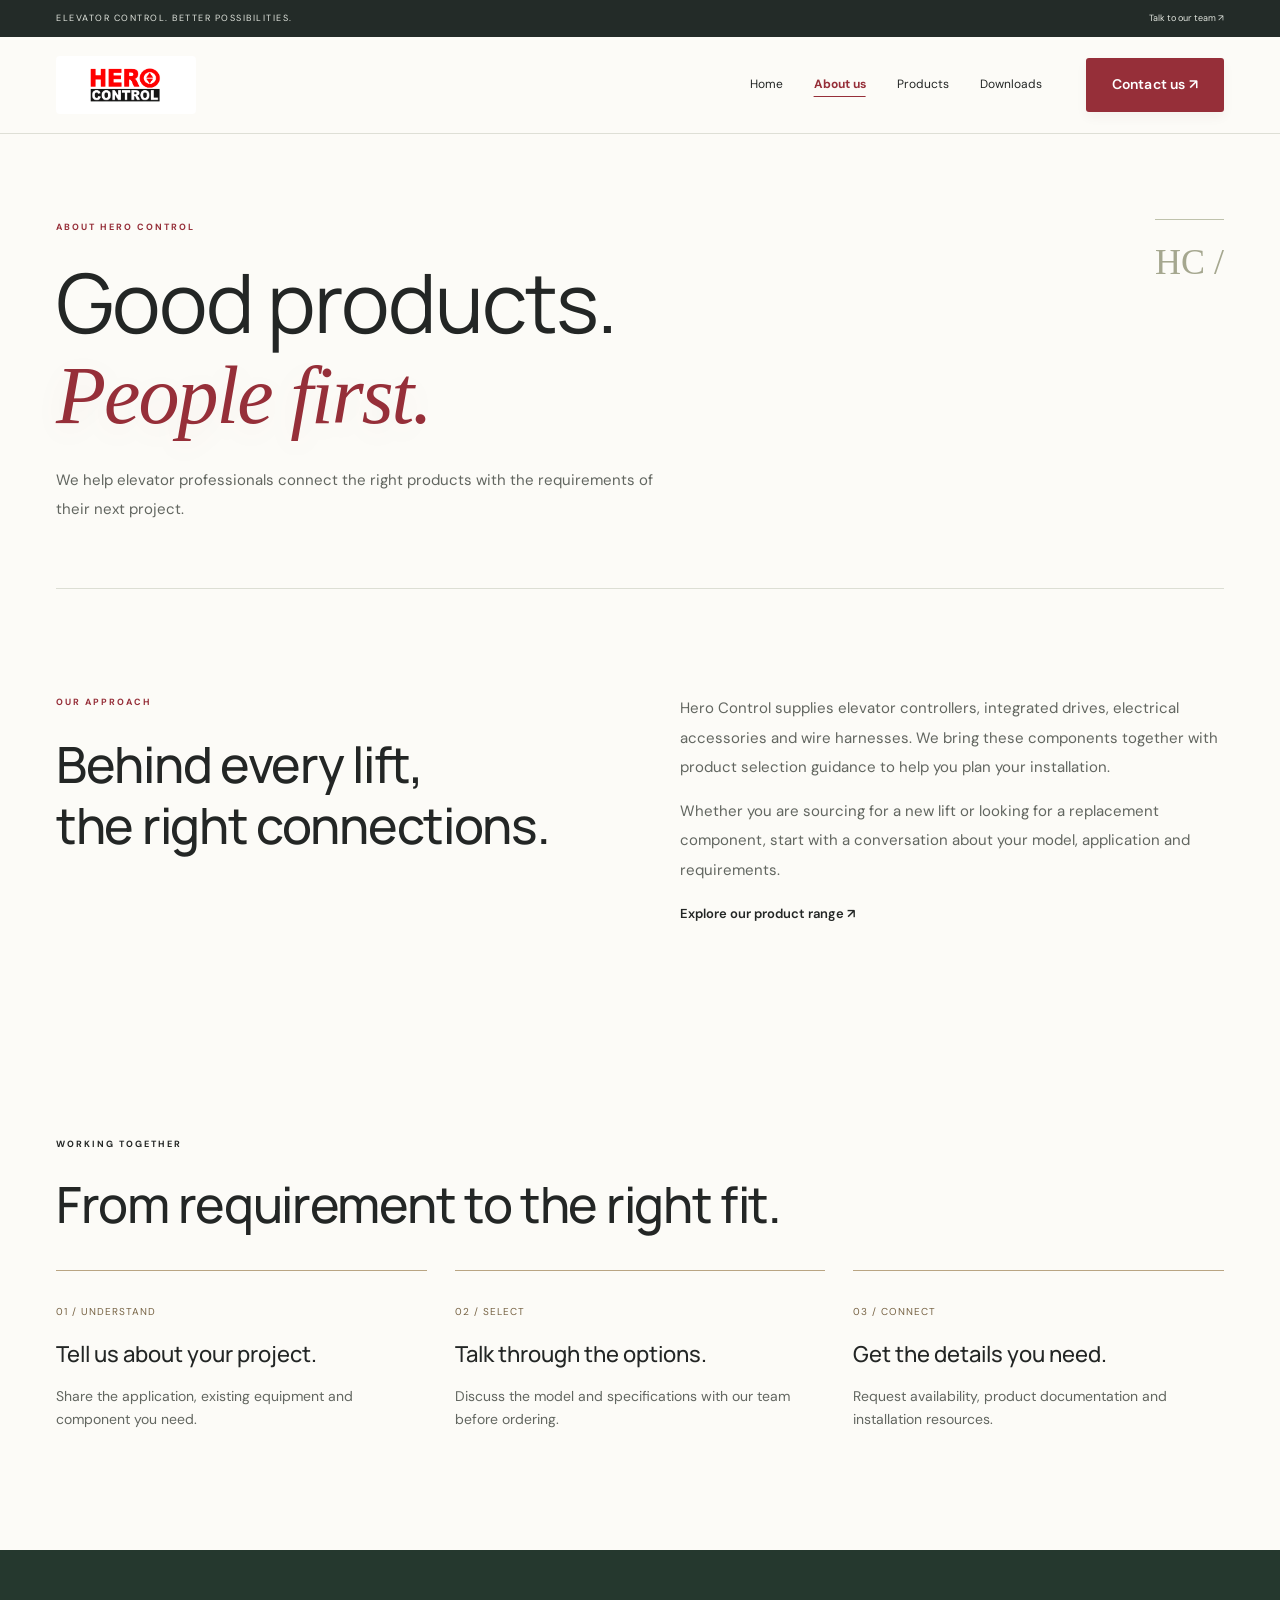
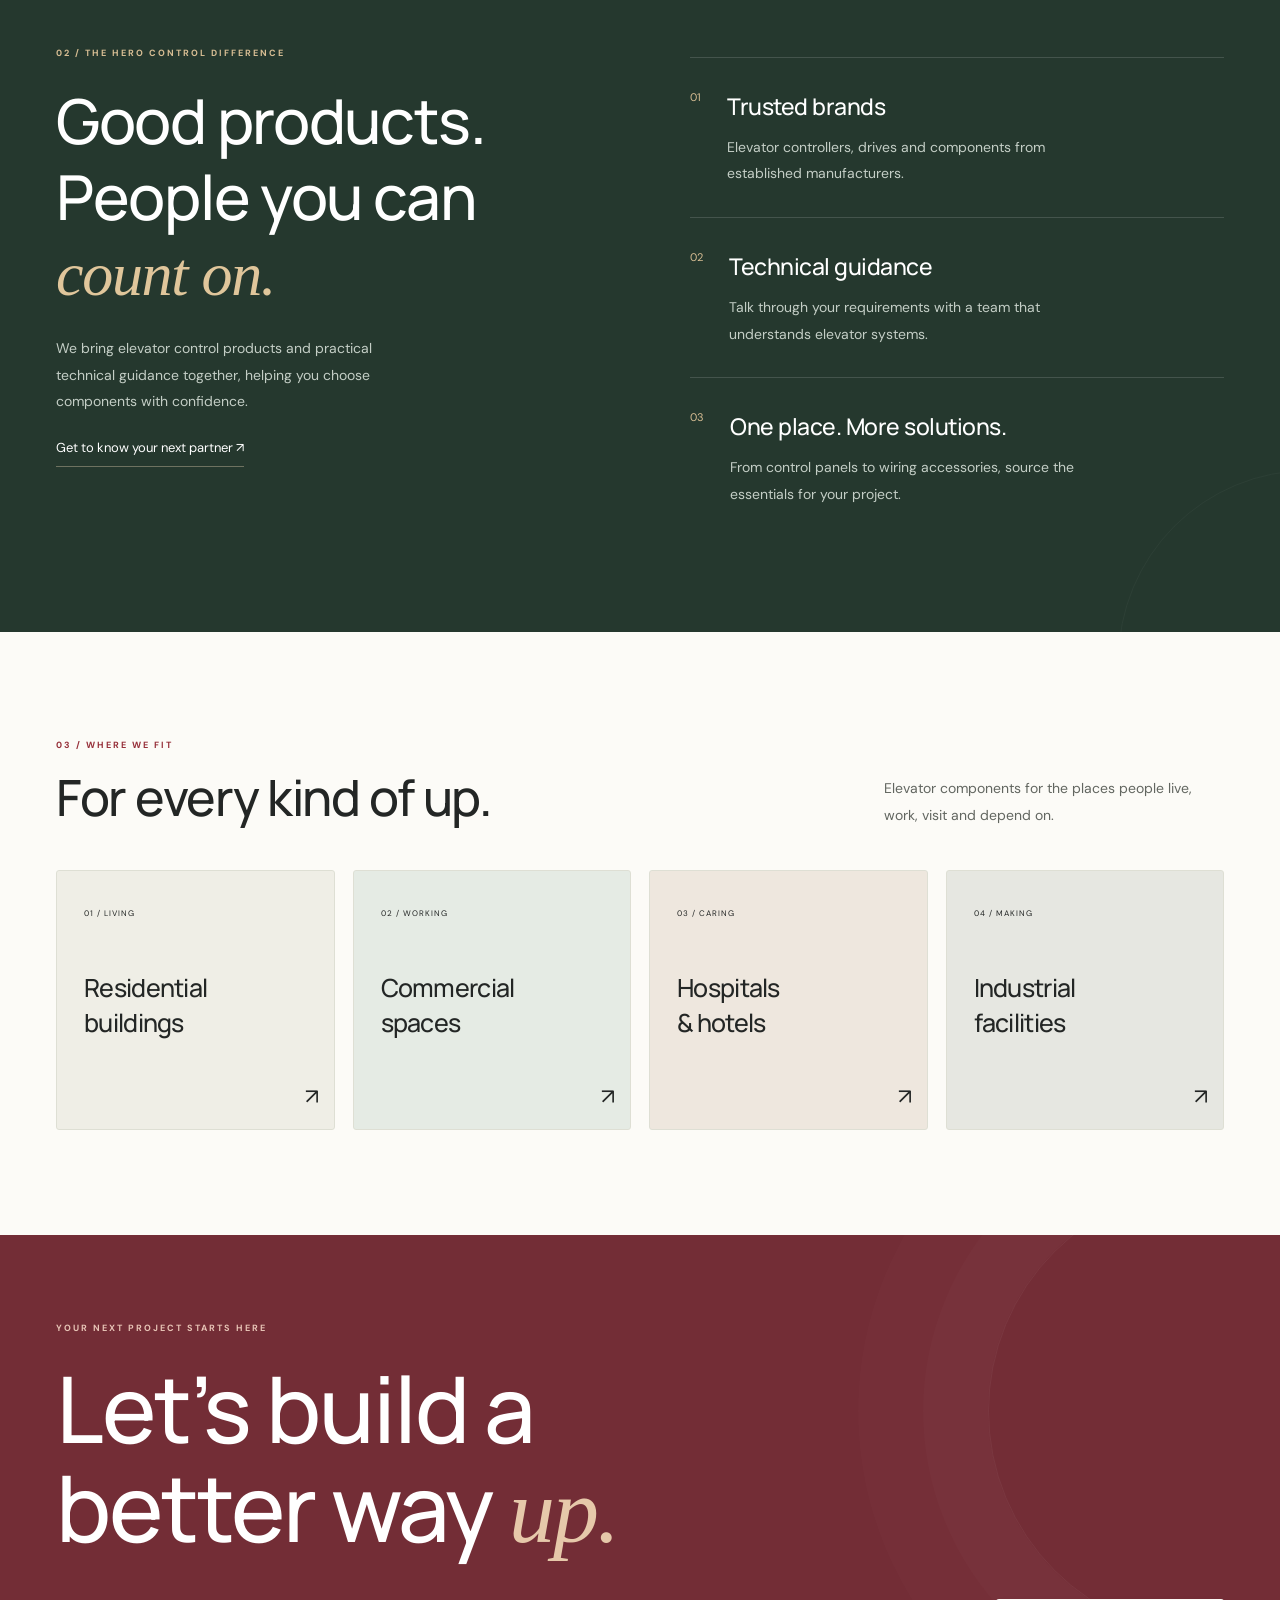
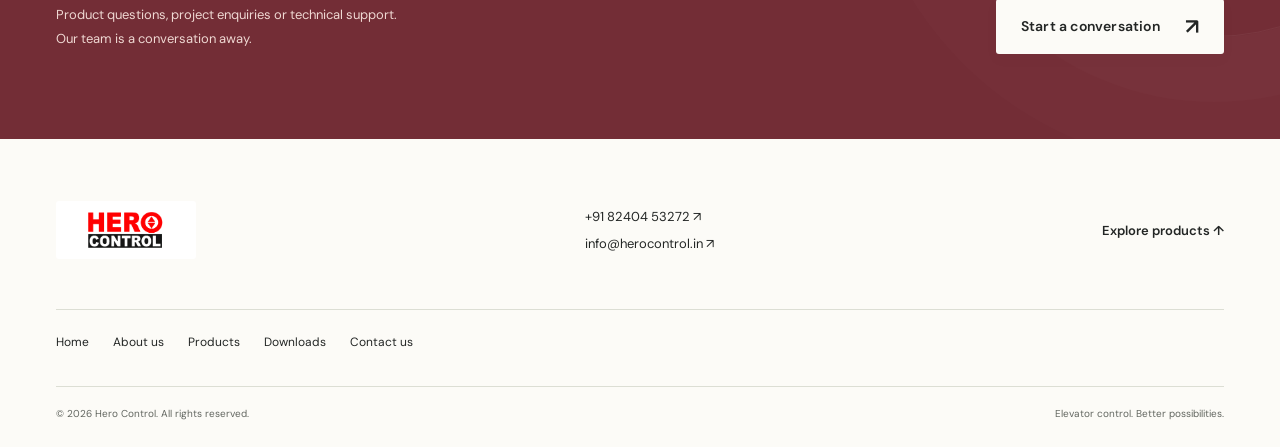
==== commit 2a18c360: "style: add subtle reveals and hover animations" ====
--- a/about.html
+++ b/about.html
@@ -1,6 +1,6 @@
 <!doctype html>
 <html lang="en">
-<head><meta charset="utf-8"><meta name="viewport" content="width=device-width,initial-scale=1"><meta name="theme-color" content="#25382e"><meta name="description" content="Meet Hero Control, your partner for elevator control products and technical guidance."><title>About us | Hero Control</title><link rel="icon" href="assets/logo.png"><link rel="stylesheet" href="style.css"><link rel="stylesheet" href="premium.css"><script src="script.js" defer></script></head>
+<head><meta charset="utf-8"><meta name="viewport" content="width=device-width,initial-scale=1"><meta name="theme-color" content="#25382e"><meta name="description" content="Meet Hero Control, your partner for elevator control products and technical guidance."><title>About us | Hero Control</title><link rel="icon" href="assets/logo.png"><link rel="stylesheet" href="style.css"><link rel="stylesheet" href="premium.css"><link rel="stylesheet" href="motion.css"><script src="script.js" defer></script><script src="motion.js" defer></script></head>
 <body>
 <a class="skip" href="#main">Skip to content</a>
 <div class="topbar"><div class="container">ELEVATOR CONTROL. BETTER POSSIBILITIES.<a href="tel:+918240453272">Talk to our team ↗</a></div></div>
--- a/premium.css
+++ b/premium.css
@@ -157,3 +157,32 @@
 }
 @media (hover: none) { .product:hover, .button:hover { transform: none; } }
 @media (prefers-reduced-motion: reduce) { .button, .product, .product-info > span { transition: none; } }
+
+/* Home page trust points and enquiry CTA. */
+.trust-band { background: #fcfbf7; border-top: 1px solid var(--border); }
+.trust-grid { display: grid; grid-template-columns: 1fr; padding-block: 12px; }
+.trust-item { display: flex; align-items: center; gap: 16px; padding: 23px 0; min-width: 0; }
+.trust-item + .trust-item { border-top: 1px solid var(--border); }
+.trust-icon { width: 46px; height: 46px; flex-shrink: 0; display: grid; place-items: center; border: 1px solid #dcd6c6; border-radius: 50%; background: #f4f1e8; color: #80663f; }
+.trust-icon svg { width: 25px; height: 25px; }
+.trust-item h2 { font: 600 14px/1.5 'DM Sans', sans-serif; letter-spacing: 0; margin: 0 0 3px; }
+.trust-item p { margin: 0; font-size: 12px; color: var(--muted); }
+.home-cta-actions { display: flex; flex-wrap: wrap; align-items: center; gap: 18px 26px; }
+.cta-call { display: inline-flex; align-items: center; gap: 20px; min-height: 48px; padding-block: 10px; border-bottom: 1px solid #d3acaa; font-size: 14px; }
+.cta-call:hover { color: #efd8bd; }
+@media (min-width: 600px) {
+ .trust-grid { grid-template-columns: repeat(2, minmax(0, 1fr)); padding-block: 20px; }
+ .trust-item { padding: 22px 18px; }
+ .trust-item + .trust-item { border-top: 0; }
+ .trust-item:nth-child(even) { border-left: 1px solid var(--border); }
+ .trust-item:nth-child(n+3) { border-top: 1px solid var(--border); }
+}
+@media (min-width: 1100px) {
+ .trust-grid { grid-template-columns: repeat(4, minmax(0, 1fr)); padding-block: 30px; }
+ .trust-item { padding: 12px 20px; gap: 12px; }
+ .trust-item:first-child { padding-left: 0; }
+ .trust-item:last-child { padding-right: 0; }
+ .trust-item + .trust-item { border-left: 1px solid var(--border); border-top: 0; }
+ .trust-item h2 { font-size: 13px; }
+ .trust-item p { font-size: 11px; }
+}
--- a/motion.css
+++ b/motion.css
@@ -0,0 +1,44 @@
+﻿/* Entrance effects run once; content stays visible without JavaScript. */
+@keyframes reveal-up {
+  from { opacity: 0; transform: translateY(18px); }
+  to { opacity: 1; transform: translateY(0); }
+}
+@keyframes hero-arrive {
+  from { opacity: .5; transform: translateY(12px); }
+  to { opacity: 1; transform: translateY(0); }
+}
+@media (prefers-reduced-motion: no-preference) {
+  .hero-copy, .page-intro > h1 { animation: hero-arrive .75s cubic-bezier(.2,.7,.2,1) both; }
+  .hero-visual { animation: hero-arrive .95s cubic-bezier(.2,.7,.2,1) both; }
+  .reveal-in { animation: reveal-up .65s cubic-bezier(.2,.7,.2,1); }
+}
+.hero h1 em, .page-intro h1 em { text-shadow: 0 8px 35px #962f3912; }
+.hero-visual > img { transition: transform .9s cubic-bezier(.2,.7,.2,1); }
+.button span, .text-link span, .app-arrow, .support-links b { display: inline-block; transition: transform .25s ease; }
+.trust-icon { transition: color .25s, background .25s, border-color .25s, transform .25s; }
+.application-grid a, .resource-grid article { transition: transform .25s, box-shadow .25s, border-color .25s; }
+.resource-symbol { transition: transform .25s, color .25s, background .25s; }
+#navigation > a:not(.button) { position: relative; }
+#navigation > a:not(.button)::after { content: ''; position: absolute; bottom: 4px; left: 0; width: 100%; height: 1px; background: var(--red); transform: scaleX(0); transform-origin: left; transition: transform .25s; }
+.filters button { transition: background .2s, border-color .2s, color .2s; }
+input, select, textarea { transition: border-color .2s, box-shadow .2s, background .2s; }
+input:focus, select:focus, textarea:focus { border-color: #899b86; box-shadow: 0 3px 16px #25382e09; }
+.button:focus-visible span, .application-grid a:focus-visible .app-arrow, .support-links a:focus-visible b { transform: translate(3px, -3px); }
+@media (hover: hover) and (pointer: fine) {
+  .hero-visual:hover > img { transform: scale(1.045); }
+  .button:hover span, .text-link:hover span, .application-grid a:hover .app-arrow, .support-links a:hover b { transform: translate(3px, -3px); }
+  .trust-item:hover .trust-icon { color: #fff; background: #304437; border-color: #304437; transform: translateY(-3px); }
+  .application-grid a:hover, .resource-grid article:hover { transform: translateY(-5px); box-shadow: 0 14px 26px #25382e0c; border-color: #b9b49f; }
+  .resource-grid article:hover .resource-symbol { transform: rotate(-8deg); color: #fff; background: #304437; }
+  #navigation > a:not(.button):hover::after { transform: scaleX(1); }
+  .filters button:not(.active):hover { background: #eee9dd; border-color: #baae96; }
+}
+@media (prefers-reduced-motion: reduce) {
+  *, *::before, *::after { animation: none !important; transition: none !important; }
+  .hero-visual:hover > img, .product:hover img, .product:hover, .button:hover,
+  .button:hover span, .text-link:hover span, .application-grid a:hover,
+  .application-grid a:hover .app-arrow, .support-links a:hover b,
+  .trust-item:hover .trust-icon, .resource-grid article:hover,
+  .resource-grid article:hover .resource-symbol, .button:focus-visible span,
+  .application-grid a:focus-visible .app-arrow, .support-links a:focus-visible b { transform: none; }
+}
